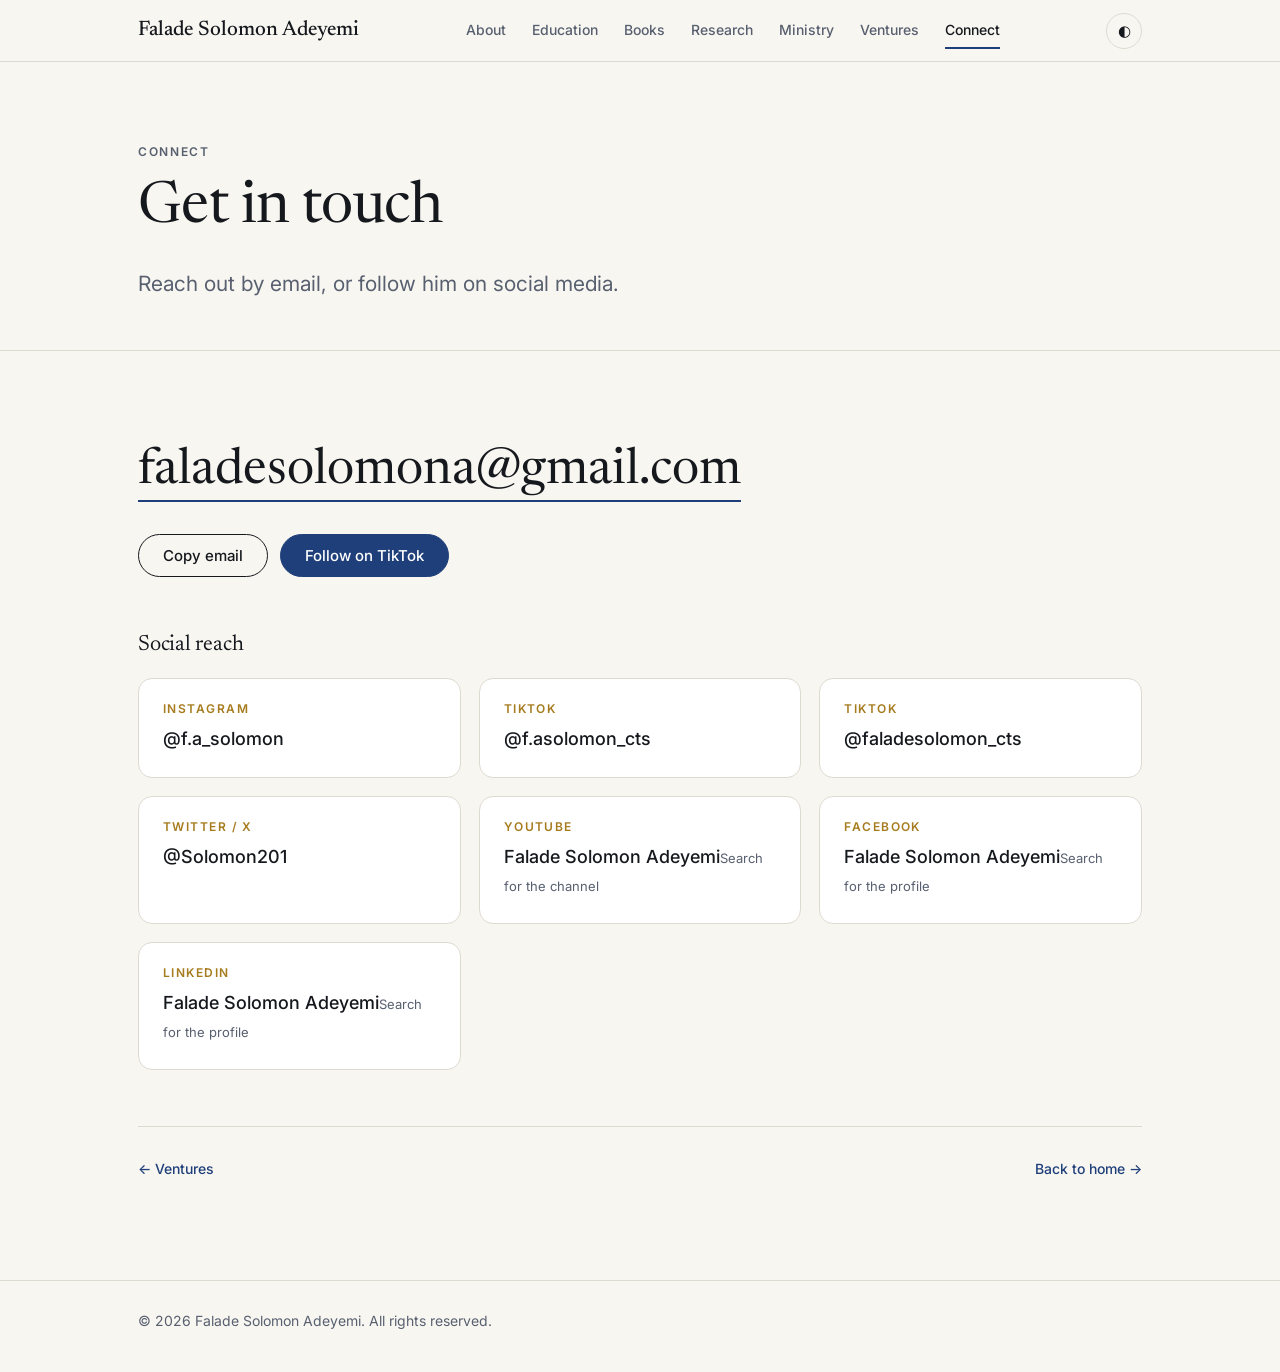
==== falade-website/pages/connect.html @ 59a08a5f "first commit" ====
<!DOCTYPE html>
<html lang="en">
<head>
<meta charset="UTF-8">
<meta name="viewport" content="width=device-width, initial-scale=1, viewport-fit=cover">
<title>Connect | Falade Solomon Adeyemi</title>
<meta name="description" content="Email and social media links for Falade Solomon Adeyemi.">
<meta property="og:title" content="Connect | Falade Solomon Adeyemi">
<meta property="og:description" content="Email and social media links for Falade Solomon Adeyemi.">
<link rel="preconnect" href="https://fonts.googleapis.com">
<link rel="preconnect" href="https://fonts.gstatic.com" crossorigin>
<link href="https://fonts.googleapis.com/css2?family=Inter:wght@400;500;600&family=Newsreader:ital,opsz,wght@0,6..72,400;0,6..72,500;1,6..72,400&display=swap" rel="stylesheet">
<link rel="stylesheet" href="../css/styles.css">
<script>document.documentElement.classList.add('js');try{var t=localStorage.getItem('theme');if(t)document.documentElement.setAttribute('data-theme',t)}catch(e){}</script>
</head>
<body data-page="connect">
<a class="skip" href="#main">Skip to content</a>
<div id="site-header"></div>
<main id="main">
<section class="hero pagehead"><div class="wrap">
  <p class="eyebrow reveal">Connect</p>
  <h1 class="reveal">Get in touch</h1>
  <p class="lede reveal">Reach out by email, or follow him on social media.</p>
</div></section>
<section><div class="wrap">
<div class="reveal">
  <a class="mail" id="mail" href="mailto:faladesolomona@gmail.com">faladesolomona@gmail.com</a>
  <div class="cta"><button class="btn" id="copy" type="button">Copy email</button><a class="btn primary" href="https://www.tiktok.com/@f.asolomon_cts" target="_blank" rel="noopener noreferrer">Follow on TikTok</a></div>
</div>
<h3 class="reveal" style="margin:56px 0 20px">Social reach</h3>
<div class="grid c3 reach reveal">
  <a class="card" href="https://www.instagram.com/f.a_solomon" target="_blank" rel="noopener noreferrer"><span class="p">Instagram</span><span class="h">@f.a_solomon</span></a>
  <a class="card" href="https://www.tiktok.com/@f.asolomon_cts" target="_blank" rel="noopener noreferrer"><span class="p">TikTok</span><span class="h">@f.asolomon_cts</span></a>
  <a class="card" href="https://www.tiktok.com/@faladesolomon_cts" target="_blank" rel="noopener noreferrer"><span class="p">TikTok</span><span class="h">@faladesolomon_cts</span></a>
  <a class="card" href="https://x.com/Solomon201" target="_blank" rel="noopener noreferrer"><span class="p">Twitter / X</span><span class="h">@Solomon201</span></a>
  <a class="card" href="https://www.youtube.com/results?search_query=Falade+Solomon+Adeyemi" target="_blank" rel="noopener noreferrer"><span class="p">YouTube</span><span class="h">Falade Solomon Adeyemi</span><span class="s">Search for the channel</span></a>
  <a class="card" href="https://www.facebook.com/search/top?q=Falade%20Solomon%20Adeyemi" target="_blank" rel="noopener noreferrer"><span class="p">Facebook</span><span class="h">Falade Solomon Adeyemi</span><span class="s">Search for the profile</span></a>
  <a class="card" href="https://www.linkedin.com/search/results/people/?keywords=Falade%20Solomon%20Adeyemi" target="_blank" rel="noopener noreferrer"><span class="p">LinkedIn</span><span class="h">Falade Solomon Adeyemi</span><span class="s">Search for the profile</span></a>
</div>
<nav class="pager reveal" aria-label="More pages"><a href="ventures.html">&larr; Ventures</a><a href="../index.html">Back to home &rarr;</a></nav>
</div></section>
</main>
<div id="site-footer"></div>
<script src="../js/site.js"></script>
</body>
</html>
---- falade-website/css/styles.css ----
:root{
  --bg:#f8f6f1; --surface:#ffffff; --ink:#15181d; --muted:#586070; --line:#dedad0; --accent:#1f3f7a; --accent-ink:#ffffff; --gold:#a67c1f;
  --serif:"Newsreader",Georgia,serif; --sans:"Inter",system-ui,sans-serif;
  box-sizing:border-box; padding-top:env(safe-area-inset-top,0px); padding-bottom:env(safe-area-inset-bottom,0px);
}
@media (prefers-color-scheme:dark){
  :root:not([data-theme="light"]){--bg:#0f1115;--surface:#171a20;--ink:#ecebe7;--muted:#9da4b0;--line:#2a2f38;--accent:#9db9f2;--accent-ink:#0f1115;--gold:#d9b25a}
}
:root[data-theme="dark"]{--bg:#0f1115;--surface:#171a20;--ink:#ecebe7;--muted:#9da4b0;--line:#2a2f38;--accent:#9db9f2;--accent-ink:#0f1115;--gold:#d9b25a}
*,*::before,*::after{box-sizing:inherit}
html{scroll-behavior:smooth;scroll-padding-top:calc(env(safe-area-inset-top,0px) + 120px)}
body{margin:0;background:var(--bg);color:var(--ink);font:400 17px/1.65 var(--sans);-webkit-font-smoothing:antialiased}
body::before{content:"";position:fixed;inset:0 0 auto;height:env(safe-area-inset-top,0px);background:var(--bg);z-index:10}
a{color:inherit}
:focus-visible{outline:2px solid var(--accent);outline-offset:3px;border-radius:4px}
.wrap{max-width:1100px;margin:0 auto;padding:0 clamp(20px,5vw,48px)}
.skip{position:absolute;left:-999px;top:8px;background:var(--accent);color:var(--accent-ink);padding:8px 14px;border-radius:8px;z-index:30}
.skip:focus{left:12px}

header{position:sticky;top:env(safe-area-inset-top,0px);z-index:20;background:color-mix(in srgb,var(--bg) 92%,transparent);backdrop-filter:blur(10px);border-bottom:1px solid var(--line)}
.bar{display:flex;align-items:center;justify-content:space-between;flex-wrap:wrap;gap:6px 24px;padding-top:12px;padding-bottom:12px}
.brand{font:500 21px/1 var(--serif);text-decoration:none}
nav{display:flex;align-items:center;gap:clamp(12px,2.2vw,26px);font-size:14px;font-weight:500}
nav a{text-decoration:none;color:var(--muted);padding:6px 0;border-bottom:2px solid transparent;white-space:nowrap}
nav a:hover{color:var(--ink)} nav a[aria-current="page"]{color:var(--ink);border-color:var(--accent)}
.icon-btn{background:none;border:1px solid var(--line);color:var(--ink);width:36px;height:36px;border-radius:50%;cursor:pointer;font-size:15px}
.icon-btn:hover{border-color:var(--ink)}
@media (max-width:900px){.bar nav{order:3;width:100%;overflow-x:auto}}
@media (max-width:640px){.bar nav{overflow:visible;flex-wrap:wrap;gap:4px 16px}}

section{padding:clamp(52px,8vw,92px) 0;border-top:1px solid var(--line)}
section.hero{border-top:0;padding-top:clamp(40px,7vw,84px)}
.eyebrow{font:600 12px/1 var(--sans);letter-spacing:.14em;text-transform:uppercase;color:var(--muted);margin:0 0 18px}
h1,h2,h3{font-family:var(--serif);font-weight:400;line-height:1.12;margin:0;letter-spacing:-.01em;text-wrap:balance}
h1{font-size:clamp(40px,6.6vw,76px)}
h2{font-size:clamp(28px,4vw,42px);margin-bottom:32px}
h3{font-size:22px}
p{margin:0 0 18px}
.muted{color:var(--muted)}
.hero-grid{display:grid;gap:40px;align-items:center}
@media (min-width:860px){.hero-grid{grid-template-columns:1.5fr 1fr}}
.home-hero{position:relative;isolation:isolate;overflow:hidden;background:radial-gradient(ellipse at 82% 43%,color-mix(in srgb,var(--gold) 13%,transparent),transparent 38%)}
.home-hero .hero-grid{gap:clamp(44px,8vw,100px)}
.home-hero h1{max-width:10ch}
@media (min-width:860px){.home-hero .hero-grid{grid-template-columns:minmax(0,1.25fr) minmax(260px,.75fr)}}
.roles{display:flex;flex-wrap:wrap;gap:8px;list-style:none;margin:26px 0 0;padding:0}
.roles li{font-size:14px;border:1px solid var(--line);background:var(--surface);padding:6px 14px;border-radius:999px}
.lede{font-size:clamp(18px,2vw,21px);color:var(--muted);max-width:36em;margin:26px 0 0}
.cta{display:flex;flex-wrap:wrap;gap:12px;margin-top:32px}
.btn{display:inline-flex;align-items:center;gap:8px;padding:13px 24px;border-radius:999px;border:1px solid var(--ink);font:500 15px/1 var(--sans);text-decoration:none;cursor:pointer;background:none;color:var(--ink);transition:background .2s,color .2s}
.btn:hover{background:var(--ink);color:var(--bg)}
.btn.primary{background:var(--accent);border-color:var(--accent);color:var(--accent-ink)}
.btn.primary:hover{filter:brightness(1.1);background:var(--accent);color:var(--accent-ink)}
.portrait{position:relative;isolation:isolate;aspect-ratio:4/5;max-width:390px;width:100%;margin:0 auto;border:1px solid var(--line);border-radius:48% 48% 18px 18px;overflow:hidden;background:var(--surface);box-shadow:0 24px 60px color-mix(in srgb,var(--ink) 14%,transparent)}
.portrait img{display:block;width:100%;height:100%;object-fit:cover;object-position:center}
.portrait figcaption{position:absolute;inset:auto 0 0;padding:38px 22px 20px;background:linear-gradient(transparent,color-mix(in srgb,#111 78%,transparent));color:#fff;font:500 14px/1.3 var(--sans);letter-spacing:.04em}
.portrait figcaption small{display:block;margin-top:5px;color:#ffffffc9;font:400 12px/1.4 var(--sans);letter-spacing:0}

.split{display:grid;gap:clamp(24px,5vw,64px)}
@media (min-width:860px){.split{grid-template-columns:1fr 2fr}.split h2{margin-bottom:0}}
.prose p{font-size:18px;color:var(--muted)}
.facts{display:grid;gap:14px;margin:28px 0 0;padding:0;list-style:none}
.facts li{border-left:3px solid var(--gold);padding:2px 0 2px 16px;font-size:16px}
.facts b{display:block;font-weight:600}

.line{border-top:1px solid var(--line)} .row{display:grid;gap:6px 32px;padding:22px 0;border-top:1px solid var(--line)} .row:last-child{border-bottom:1px solid var(--line)}
@media (min-width:700px){.row{grid-template-columns:200px 1fr}}
.row .k{font-size:14px;color:var(--muted)} .row h3{font:500 19px/1.35 var(--sans);letter-spacing:0} .row p{margin:4px 0 0;color:var(--muted)}

.grid{display:grid;gap:18px}
@media (min-width:640px){.grid.c2{grid-template-columns:repeat(2,1fr)}}
@media (min-width:960px){.grid.c4{grid-template-columns:repeat(4,1fr)} .grid.c3{grid-template-columns:repeat(3,1fr)}}
.card{background:var(--surface);border:1px solid var(--line);border-radius:14px;padding:24px;transition:transform .25s,border-color .25s}
.card:hover{transform:translateY(-3px);border-color:var(--accent)}
.home-cards .card{min-height:190px;display:flex;flex-direction:column;justify-content:flex-start;box-shadow:0 5px 18px color-mix(in srgb,var(--ink) 4%,transparent)}
.home-cards .card .go{margin-top:auto;padding-top:20px}
.card .n{font:400 13px/1 var(--sans);color:var(--gold);letter-spacing:.1em;margin-bottom:14px;display:block}
.book h3{font-style:italic;min-height:2.6em}
.card p{margin:10px 0 0;color:var(--muted);font-size:15px}
.tags{display:flex;flex-wrap:wrap;gap:8px;list-style:none;margin:0 0 28px;padding:0}
.tags li{font-size:14px;color:var(--muted);border:1px solid var(--line);padding:5px 14px;border-radius:999px;background:var(--surface)}
.articles{margin:0;padding:0;list-style:none}
.articles li{padding:14px 0;border-top:1px solid var(--line);font:italic 400 20px/1.35 var(--serif)} .articles li:last-child{border-bottom:1px solid var(--line)}

blockquote{margin:0;max-width:30em}
blockquote p{font:400 clamp(26px,4vw,42px)/1.2 var(--serif);margin:0 0 18px}
blockquote footer{font-size:14px;color:var(--muted)}
.home-motto .wrap{padding-top:clamp(32px,5vw,56px);padding-bottom:clamp(32px,5vw,56px);border:1px solid var(--line);border-radius:22px;background:linear-gradient(135deg,var(--surface),color-mix(in srgb,var(--gold) 7%,var(--surface)))}
.home-motto blockquote{max-width:34em}
.philosophy{display:flex;flex-wrap:wrap;gap:10px;list-style:none;margin:34px 0 0;padding:0}
.philosophy li{font:500 14px/1 var(--sans);padding:10px 18px;border-radius:999px;background:var(--surface);border:1px solid var(--line)}

.mail{display:inline-block;font:400 clamp(24px,5vw,50px)/1.15 var(--serif);text-decoration:none;border-bottom:2px solid var(--accent);word-break:break-all}
.mail:hover{color:var(--accent)}
.reach a.card{display:block;text-decoration:none}
.reach .p{font:600 12px/1 var(--sans);letter-spacing:.12em;text-transform:uppercase;color:var(--gold);margin-bottom:10px;display:block}
.reach .h{font:500 18px/1.3 var(--sans);word-break:break-word}
.reach .s{font-size:13px;color:var(--muted);margin-top:6px}
footer.site{border-top:1px solid var(--line);padding:28px 0 40px;font-size:14px;color:var(--muted)}
.toast{position:fixed;left:50%;bottom:calc(24px + env(safe-area-inset-bottom,0px));transform:translate(-50%,20px);background:var(--ink);color:var(--bg);padding:10px 18px;border-radius:999px;font-size:14px;opacity:0;pointer-events:none;transition:.25s;z-index:40}
.toast.show{opacity:1;transform:translate(-50%,0)}
.js .reveal{opacity:0;transform:translateY(16px);transition:opacity .7s ease,transform .7s ease}
.js .reveal.in{opacity:1;transform:none}
@media (prefers-reduced-motion:reduce){html{scroll-behavior:auto}.js .reveal{opacity:1;transform:none;transition:none}.card,.toast{transition:none}.card:hover{transform:none}}

/* multi-page additions */
.pagehead h1{font-size:clamp(34px,5vw,58px);max-width:16em}
.pagehead{padding-bottom:clamp(28px,5vw,48px)}
.narrow{max-width:46em}
a.card{display:block;text-decoration:none}
a.card h3{margin-bottom:6px} a.card p{margin:0}
a.card .go{display:inline-block;margin-top:14px;font-size:14px;font-weight:500;color:var(--accent)}
.pager{display:flex;justify-content:space-between;gap:16px;flex-wrap:wrap;margin-top:56px;padding-top:24px;border-top:1px solid var(--line)}
.pager a{text-decoration:none;font-weight:500;color:var(--accent);padding:6px 0}
.pager a:hover{text-decoration:underline}
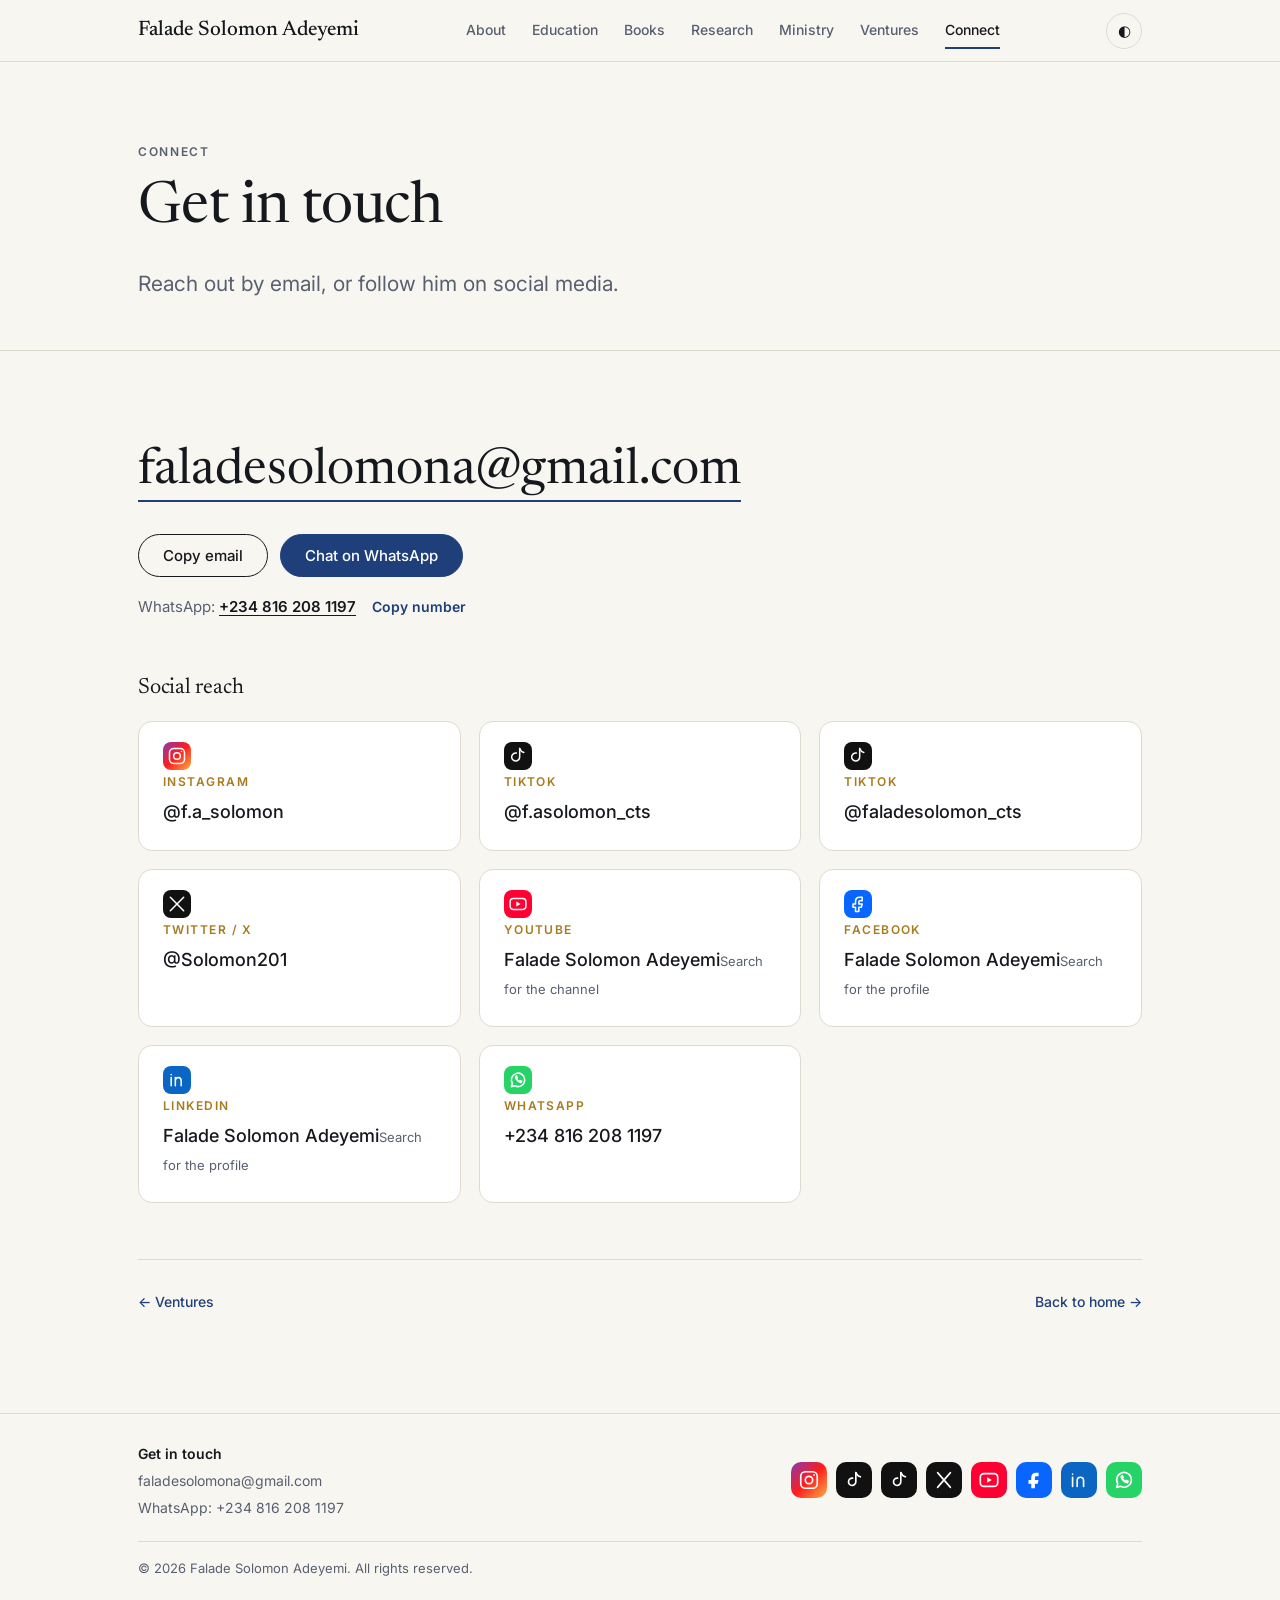
==== commit d3ba941a: "social icons were added" ====
--- a/falade-website/pages/connect.html
+++ b/falade-website/pages/connect.html
@@ -25,17 +25,35 @@
 <section><div class="wrap">
 <div class="reveal">
   <a class="mail" id="mail" href="mailto:faladesolomona@gmail.com">faladesolomona@gmail.com</a>
-  <div class="cta"><button class="btn" id="copy" type="button">Copy email</button><a class="btn primary" href="https://www.tiktok.com/@f.asolomon_cts" target="_blank" rel="noopener noreferrer">Follow on TikTok</a></div>
+  <div class="cta"><button class="btn" id="copy" type="button">Copy email</button><a class="btn primary" href="https://wa.me/2348162081197" target="_blank" rel="noopener noreferrer" aria-label="Chat with Falade Solomon Adeyemi on WhatsApp">Chat on WhatsApp</a></div>
+  <p class="phone-line">WhatsApp: <a id="phone" href="https://wa.me/2348162081197" target="_blank" rel="noopener noreferrer">+234 816 208 1197</a> <button class="copy-link" id="copy-phone" type="button" aria-label="Copy WhatsApp number">Copy number</button></p>
 </div>
 <h3 class="reveal" style="margin:56px 0 20px">Social reach</h3>
 <div class="grid c3 reach reveal">
-  <a class="card" href="https://www.instagram.com/f.a_solomon" target="_blank" rel="noopener noreferrer"><span class="p">Instagram</span><span class="h">@f.a_solomon</span></a>
-  <a class="card" href="https://www.tiktok.com/@f.asolomon_cts" target="_blank" rel="noopener noreferrer"><span class="p">TikTok</span><span class="h">@f.asolomon_cts</span></a>
-  <a class="card" href="https://www.tiktok.com/@faladesolomon_cts" target="_blank" rel="noopener noreferrer"><span class="p">TikTok</span><span class="h">@faladesolomon_cts</span></a>
-  <a class="card" href="https://x.com/Solomon201" target="_blank" rel="noopener noreferrer"><span class="p">Twitter / X</span><span class="h">@Solomon201</span></a>
-  <a class="card" href="https://www.youtube.com/results?search_query=Falade+Solomon+Adeyemi" target="_blank" rel="noopener noreferrer"><span class="p">YouTube</span><span class="h">Falade Solomon Adeyemi</span><span class="s">Search for the channel</span></a>
-  <a class="card" href="https://www.facebook.com/search/top?q=Falade%20Solomon%20Adeyemi" target="_blank" rel="noopener noreferrer"><span class="p">Facebook</span><span class="h">Falade Solomon Adeyemi</span><span class="s">Search for the profile</span></a>
-  <a class="card" href="https://www.linkedin.com/search/results/people/?keywords=Falade%20Solomon%20Adeyemi" target="_blank" rel="noopener noreferrer"><span class="p">LinkedIn</span><span class="h">Falade Solomon Adeyemi</span><span class="s">Search for the profile</span></a>
+  <a class="card" href="https://www.instagram.com/f.a_solomon" target="_blank" rel="noopener noreferrer" aria-label="Follow Falade Solomon Adeyemi on Instagram">
+    <svg class="social-icon instagram" viewBox="0 0 24 24" aria-hidden="true"><rect x="3" y="3" width="18" height="18" rx="5"/><circle cx="12" cy="12" r="4"/><circle cx="17.4" cy="6.6" r="1" class="social-icon-fill"/></svg><span class="p">Instagram</span><span class="h">@f.a_solomon</span>
+  </a>
+  <a class="card" href="https://www.tiktok.com/@f.asolomon_cts" target="_blank" rel="noopener noreferrer" aria-label="Follow Falade Solomon Adeyemi on TikTok">
+    <svg class="social-icon tiktok" viewBox="0 0 24 24" aria-hidden="true"><path d="M14 3v10.2a4.8 4.8 0 1 1-4-4.73"/><path d="M14 3c1 2.6 2.7 4.1 5 4.7"/></svg><span class="p">TikTok</span><span class="h">@f.asolomon_cts</span>
+  </a>
+  <a class="card" href="https://www.tiktok.com/@faladesolomon_cts" target="_blank" rel="noopener noreferrer" aria-label="Follow Falade Solomon Adeyemi on TikTok">
+    <svg class="social-icon tiktok" viewBox="0 0 24 24" aria-hidden="true"><path d="M14 3v10.2a4.8 4.8 0 1 1-4-4.73"/><path d="M14 3c1 2.6 2.7 4.1 5 4.7"/></svg><span class="p">TikTok</span><span class="h">@faladesolomon_cts</span>
+  </a>
+  <a class="card" href="https://x.com/Solomon201" target="_blank" rel="noopener noreferrer" aria-label="Follow Falade Solomon Adeyemi on X">
+    <svg class="social-icon x" viewBox="0 0 24 24" aria-hidden="true"><path d="M4 4l16 16M20 4L4 20"/></svg><span class="p">Twitter / X</span><span class="h">@Solomon201</span>
+  </a>
+  <a class="card" href="https://www.youtube.com/results?search_query=Falade+Solomon+Adeyemi" target="_blank" rel="noopener noreferrer" aria-label="Search YouTube for Falade Solomon Adeyemi">
+    <svg class="social-icon youtube" viewBox="0 0 24 24" aria-hidden="true"><rect x="2.5" y="5.5" width="19" height="13" rx="4"/><path d="M10 9l5 3-5 3z" class="social-icon-fill"/></svg><span class="p">YouTube</span><span class="h">Falade Solomon Adeyemi</span><span class="s">Search for the channel</span>
+  </a>
+  <a class="card" href="https://www.facebook.com/search/top?q=Falade%20Solomon%20Adeyemi" target="_blank" rel="noopener noreferrer" aria-label="Search Facebook for Falade Solomon Adeyemi">
+    <svg class="social-icon facebook" viewBox="0 0 24 24" aria-hidden="true"><path d="M14 8h3V4h-3c-3 0-5 2-5 5v3H6v4h3v5h4v-5h3l1-4h-4V9c0-.6.4-1 1-1z"/></svg><span class="p">Facebook</span><span class="h">Falade Solomon Adeyemi</span><span class="s">Search for the profile</span>
+  </a>
+  <a class="card" href="https://www.linkedin.com/search/results/people/?keywords=Falade%20Solomon%20Adeyemi" target="_blank" rel="noopener noreferrer" aria-label="Search LinkedIn for Falade Solomon Adeyemi">
+    <svg class="social-icon linkedin" viewBox="0 0 24 24" aria-hidden="true"><path d="M5 9v10M5 5.5v.1M10 19v-6c0-2.2 1.3-4 3.5-4S17 11 17 13v6M10 9v10"/></svg><span class="p">LinkedIn</span><span class="h">Falade Solomon Adeyemi</span><span class="s">Search for the profile</span>
+  </a>
+  <a class="card" href="https://wa.me/2348162081197" target="_blank" rel="noopener noreferrer" aria-label="Chat with Falade Solomon Adeyemi on WhatsApp">
+    <svg class="social-icon whatsapp" viewBox="0 0 24 24" aria-hidden="true"><path d="M20 11.7A8 8 0 0 1 8.2 18.9L4 20l1.2-4A8 8 0 1 1 20 11.7z"/><path d="M9 8.5c.4 3 3.5 6 6.5 6.5l1-1.5-2.2-1-.8 1c-1.5-.6-2.8-1.9-3.4-3.4l1-.8-1-2.2z"/></svg><span class="p">WhatsApp</span><span class="h">+234 816 208 1197</span>
+  </a>
 </div>
 <nav class="pager reveal" aria-label="More pages"><a href="ventures.html">&larr; Ventures</a><a href="../index.html">Back to home &rarr;</a></nav>
 </div></section>
--- a/falade-website/css/styles.css
+++ b/falade-website/css/styles.css
@@ -17,16 +17,28 @@
 .skip{position:absolute;left:-999px;top:8px;background:var(--accent);color:var(--accent-ink);padding:8px 14px;border-radius:8px;z-index:30}
 .skip:focus{left:12px}
 
-header{position:sticky;top:env(safe-area-inset-top,0px);z-index:20;background:color-mix(in srgb,var(--bg) 92%,transparent);backdrop-filter:blur(10px);border-bottom:1px solid var(--line)}
+#site-header{position:sticky;top:env(safe-area-inset-top,0px);z-index:20}
+header{background:color-mix(in srgb,var(--bg) 92%,transparent);backdrop-filter:blur(10px);border-bottom:1px solid var(--line)}
 .bar{display:flex;align-items:center;justify-content:space-between;flex-wrap:wrap;gap:6px 24px;padding-top:12px;padding-bottom:12px}
 .brand{font:500 21px/1 var(--serif);text-decoration:none}
 nav{display:flex;align-items:center;gap:clamp(12px,2.2vw,26px);font-size:14px;font-weight:500}
 nav a{text-decoration:none;color:var(--muted);padding:6px 0;border-bottom:2px solid transparent;white-space:nowrap}
 nav a:hover{color:var(--ink)} nav a[aria-current="page"]{color:var(--ink);border-color:var(--accent)}
+.bar-actions{display:flex;align-items:center;gap:8px}
+.menu-toggle{display:none;align-items:center;justify-content:center;width:40px;height:40px;border:1px solid var(--line);border-radius:50%;background:none;color:var(--ink);cursor:pointer}
+.menu-icon{display:grid;gap:5px;width:18px}
+.menu-icon span{height:2px;width:100%;border-radius:2px;background:currentColor;transition:transform .2s,opacity .2s}
+.menu-toggle[aria-expanded="true"] .menu-icon span:first-child{transform:translateY(7px) rotate(45deg)}
+.menu-toggle[aria-expanded="true"] .menu-icon span:nth-child(2){opacity:0}
+.menu-toggle[aria-expanded="true"] .menu-icon span:last-child{transform:translateY(-7px) rotate(-45deg)}
 .icon-btn{background:none;border:1px solid var(--line);color:var(--ink);width:36px;height:36px;border-radius:50%;cursor:pointer;font-size:15px}
 .icon-btn:hover{border-color:var(--ink)}
-@media (max-width:900px){.bar nav{order:3;width:100%;overflow-x:auto}}
-@media (max-width:640px){.bar nav{overflow:visible;flex-wrap:wrap;gap:4px 16px}}
+@media (max-width:900px){
+  .menu-toggle{display:inline-flex}
+  .bar nav{display:none;order:3;width:100%;flex-direction:column;align-items:stretch;gap:0}
+  .bar nav.is-open{display:flex}
+  .bar nav a{padding:10px 0;border-bottom:1px solid var(--line)}
+}
 
 section{padding:clamp(52px,8vw,92px) 0;border-top:1px solid var(--line)}
 section.hero{border-top:0;padding-top:clamp(40px,7vw,84px)}
@@ -93,15 +105,41 @@
 .mail{display:inline-block;font:400 clamp(24px,5vw,50px)/1.15 var(--serif);text-decoration:none;border-bottom:2px solid var(--accent);word-break:break-all}
 .mail:hover{color:var(--accent)}
 .reach a.card{display:block;text-decoration:none}
+.reach a.card{position:relative;padding-top:54px}
+.social-icon{position:absolute;top:20px;left:24px;width:28px;height:28px;padding:4px;fill:none;stroke:#fff;stroke-width:1.8;stroke-linecap:round;stroke-linejoin:round;color:#fff;border-radius:8px}
+.social-icon-fill{fill:currentColor;stroke:none}
+.social-icon.instagram,.footer-social-icon.instagram{background:linear-gradient(135deg,#833ab4,#fd1d1d,#fcb045)}
+.social-icon.tiktok,.footer-social-icon.tiktok{background:#111}
+.social-icon.x,.footer-social-icon.x{background:#111}
+.social-icon.youtube,.footer-social-icon.youtube{background:#ff0033}
+.social-icon.facebook,.footer-social-icon.facebook{background:#0866ff}
+.social-icon.linkedin,.footer-social-icon.linkedin{background:#0a66c2}
+.social-icon.whatsapp,.footer-social-icon.whatsapp{background:#25d366}
+.icon-dot,.icon-play,.icon-solid{fill:#fff;stroke:none}
+.phone-line{margin:18px 0 0;color:var(--muted);font-size:15px}
+.phone-line a{color:var(--ink);font-weight:600;text-decoration-thickness:1px;text-underline-offset:3px}
+.copy-link{border:0;background:none;color:var(--accent);font:600 14px/1 var(--sans);cursor:pointer;margin-left:8px;padding:4px}
+.copy-link:hover{text-decoration:underline}
 .reach .p{font:600 12px/1 var(--sans);letter-spacing:.12em;text-transform:uppercase;color:var(--gold);margin-bottom:10px;display:block}
 .reach .h{font:500 18px/1.3 var(--sans);word-break:break-word}
 .reach .s{font-size:13px;color:var(--muted);margin-top:6px}
 footer.site{border-top:1px solid var(--line);padding:28px 0 40px;font-size:14px;color:var(--muted)}
+.footer-content{display:grid;grid-template-columns:1fr auto;align-items:center;gap:22px}
+.footer-contact{display:grid;gap:4px}
+.footer-contact strong{color:var(--ink);font-weight:600}
+.footer-contact a{width:fit-content;color:inherit;text-decoration:none}
+.footer-contact a:hover{color:var(--accent);text-decoration:underline}
+.footer-social{display:flex;flex-wrap:wrap;justify-content:flex-end;gap:9px}
+.footer-social-link{display:inline-flex}
+.footer-social-icon{display:block;width:36px;height:36px;padding:7px;fill:none;stroke:#fff;stroke-width:1.8;stroke-linecap:round;stroke-linejoin:round;border-radius:10px}
+.footer-social-icon .icon-dot,.footer-social-icon .icon-play,.footer-social-icon .icon-solid{fill:#fff;stroke:none}
+.copyright{grid-column:1/-1;margin:0;padding-top:16px;border-top:1px solid var(--line);font-size:13px}
+@media (max-width:640px){.footer-content{grid-template-columns:1fr}.footer-social{justify-content:flex-start}.copyright{grid-column:1}}
 .toast{position:fixed;left:50%;bottom:calc(24px + env(safe-area-inset-bottom,0px));transform:translate(-50%,20px);background:var(--ink);color:var(--bg);padding:10px 18px;border-radius:999px;font-size:14px;opacity:0;pointer-events:none;transition:.25s;z-index:40}
 .toast.show{opacity:1;transform:translate(-50%,0)}
 .js .reveal{opacity:0;transform:translateY(16px);transition:opacity .7s ease,transform .7s ease}
 .js .reveal.in{opacity:1;transform:none}
-@media (prefers-reduced-motion:reduce){html{scroll-behavior:auto}.js .reveal{opacity:1;transform:none;transition:none}.card,.toast{transition:none}.card:hover{transform:none}}
+@media (prefers-reduced-motion:reduce){html{scroll-behavior:auto}.js .reveal{opacity:1;transform:none;transition:none}.card,.toast,.menu-icon span{transition:none}.card:hover{transform:none}}
 
 /* multi-page additions */
 .pagehead h1{font-size:clamp(34px,5vw,58px);max-width:16em}
